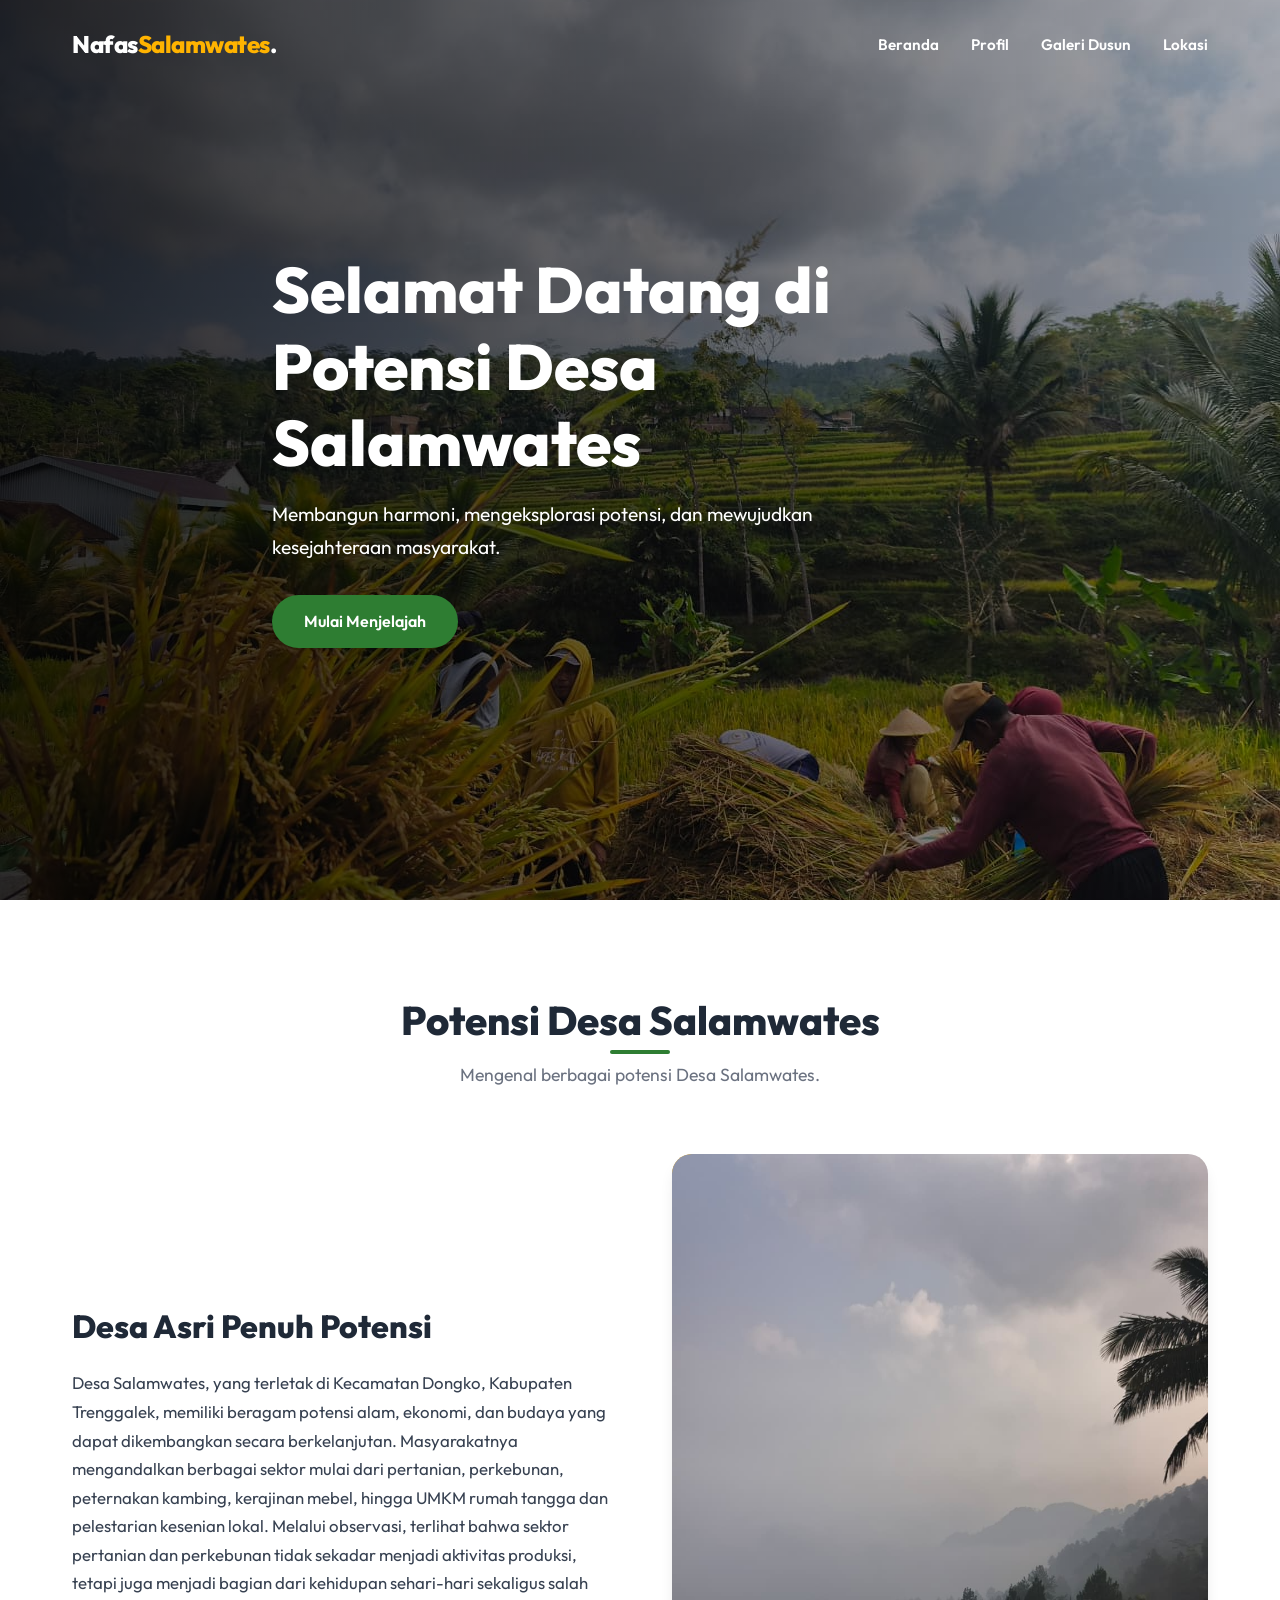
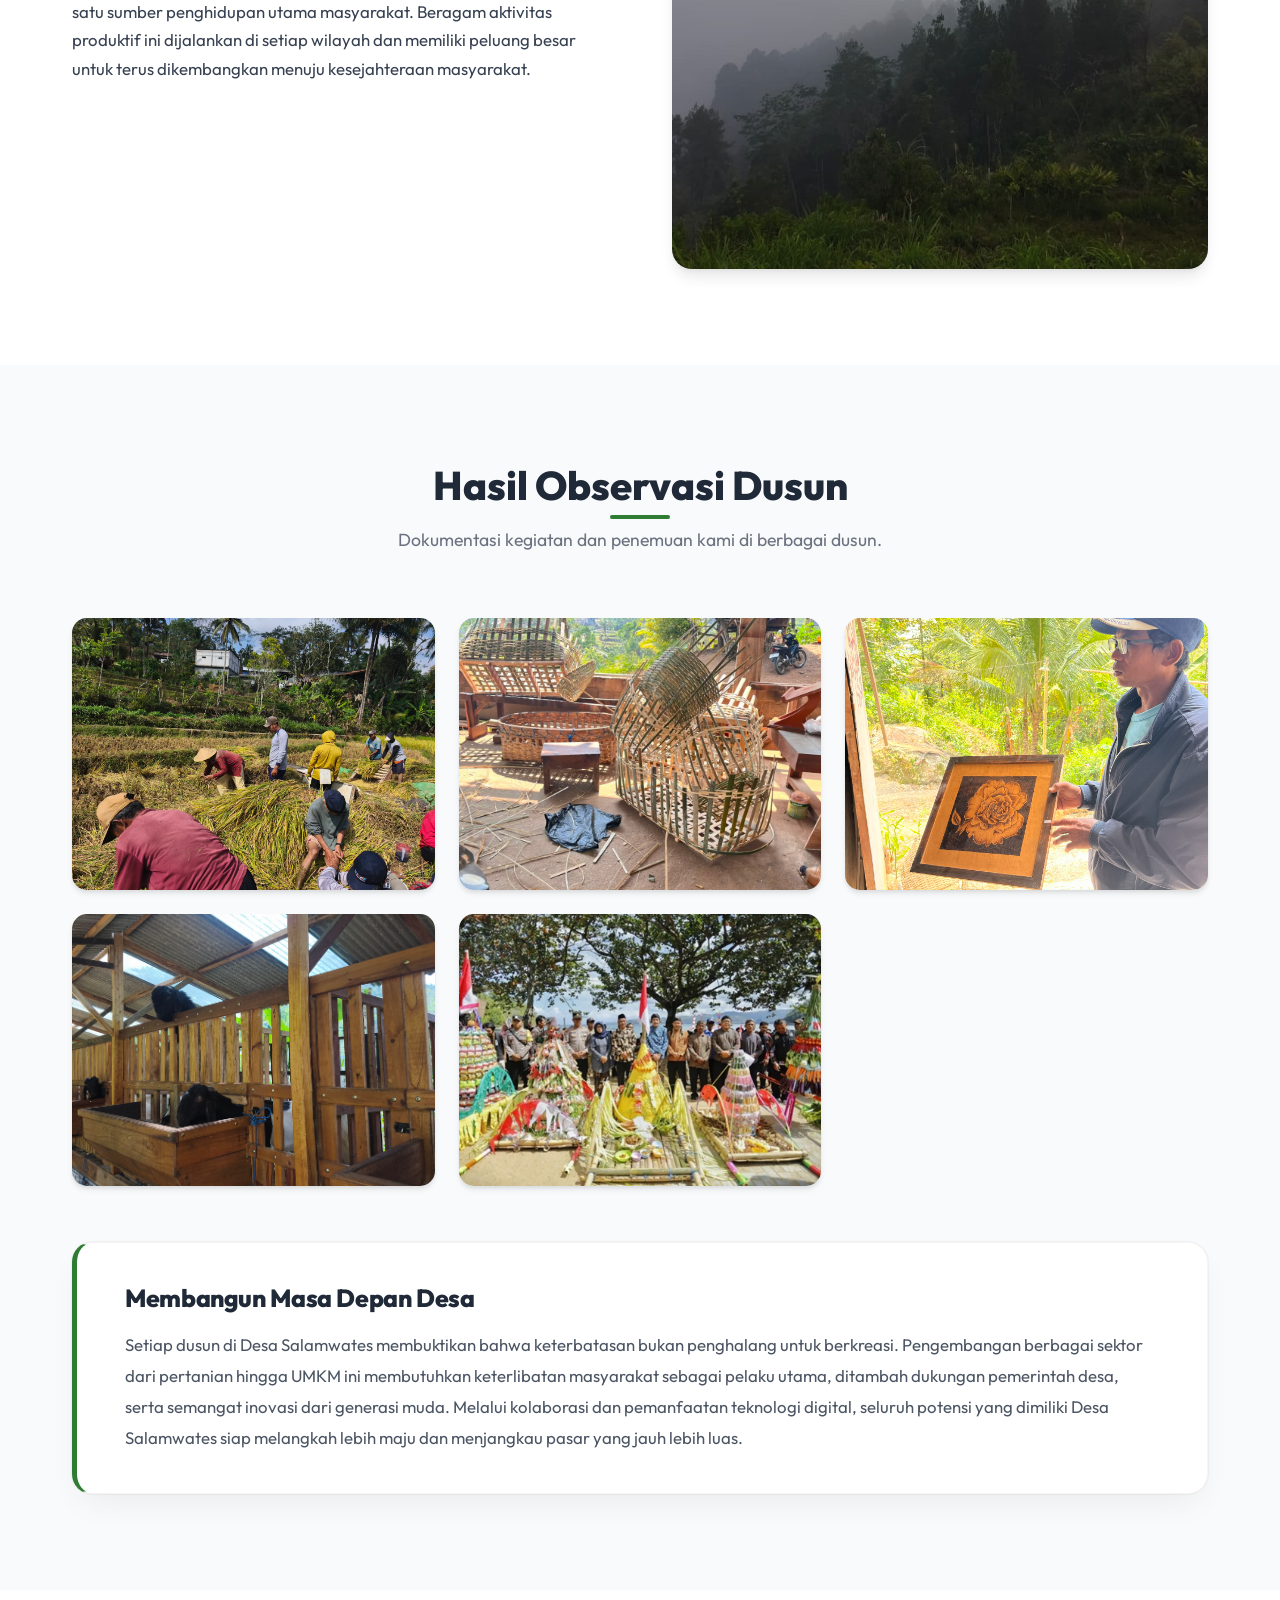
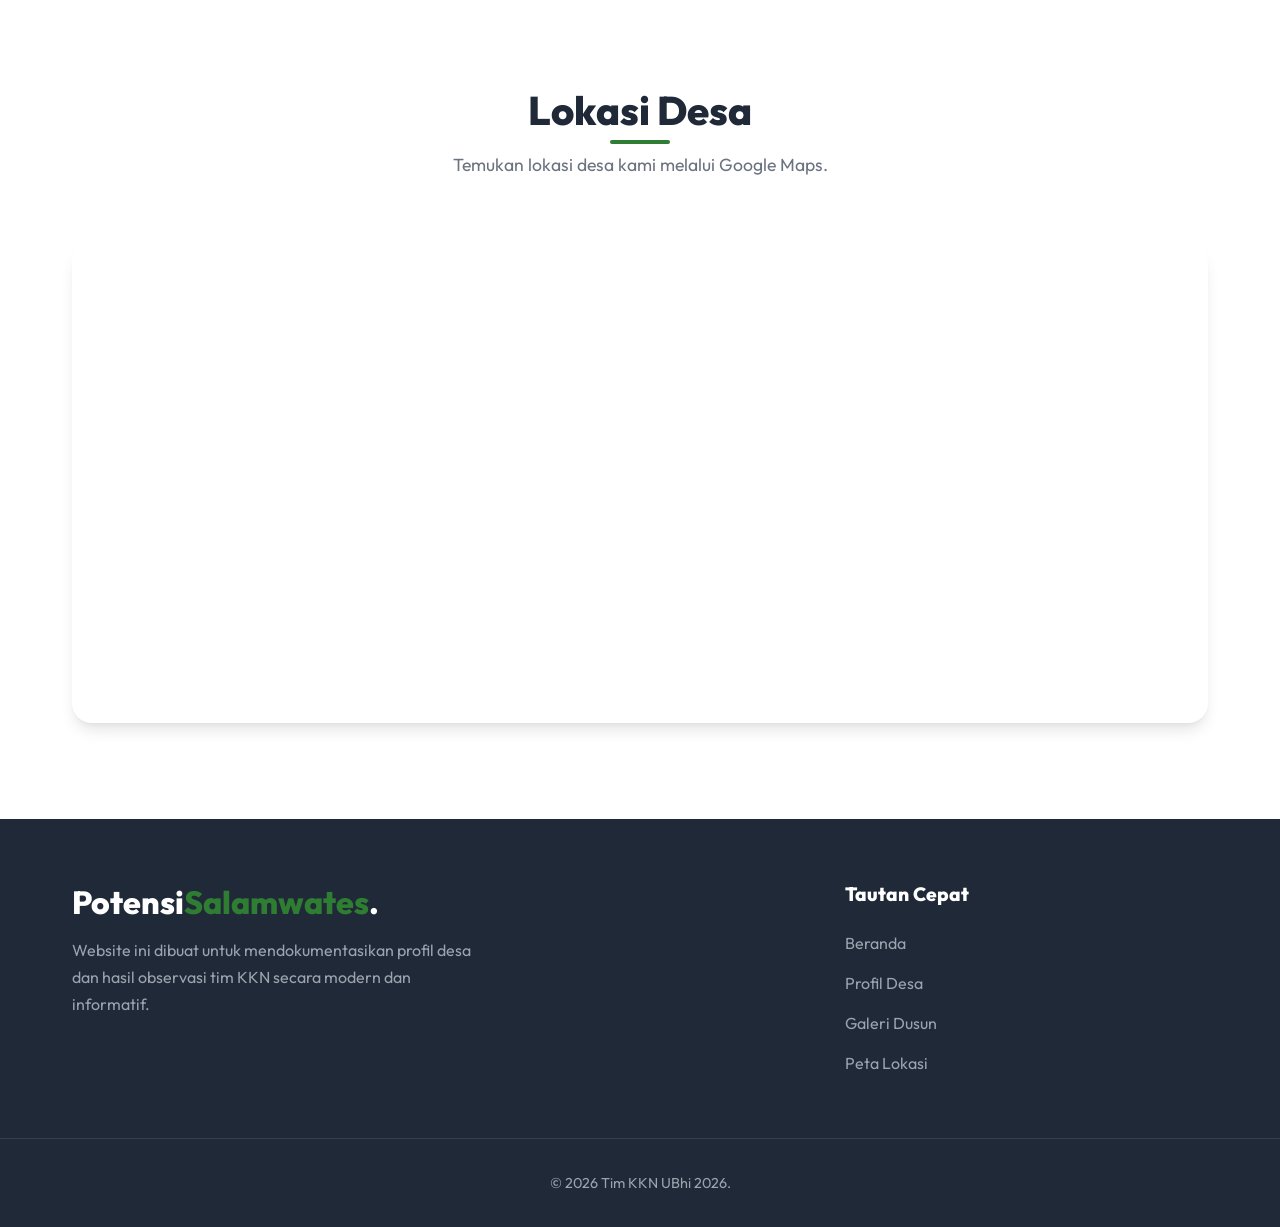
==== index.html @ 95d04899 "Unggah project pertama KasirOnline" ====
<!doctype html>
<html lang="id">
  <head>
    <meta charset="UTF-8" />
    <meta name="viewport" content="width=device-width, initial-scale=1.0" />
    <title>Potensi Desa Salamwates</title>
    <meta
      name="description"
      content="Website profil desa KKN, menampilkan lokasi, observasi dusun, dan galeri kegiatan."
    />
    <!-- Google Fonts: Outfit -->
    <link rel="preconnect" href="https://fonts.googleapis.com" />
    <link rel="preconnect" href="https://fonts.gstatic.com" crossorigin />
    <link
      href="https://fonts.googleapis.com/css2?family=Outfit:wght@300;400;500;600;700;800&display=swap"
      rel="stylesheet"
    />
    <!-- Main CSS -->
    <link rel="stylesheet" href="style.css" />
  </head>
  <body>
    <!-- Navbar -->
     <!-- Harmoni Salamwates: Jejak Karya & Harapan -->
    <nav class="navbar" id="navbar">
      <div class="container nav-container">
        <a href="#" class="logo">Nafas<span>Salamwates</span>.</a>
        <ul class="nav-links">
          <li><a href="#hero">Beranda</a></li>
          <li><a href="#about">Profil</a></li>
          <li><a href="#gallery">Galeri Dusun</a></li>
          <li><a href="#location">Lokasi</a></li>
        </ul>
        <div class="hamburger">
          <span></span>
          <span></span>
          <span></span>
        </div>
      </div>
    </nav>

    <!-- Hero Section -->
    <header class="hero" id="hero">
      <div class="hero-overlay"></div>
      <div class="container hero-content">
        <h1 class="fade-in-up">Selamat Datang di Potensi Desa Salamwates</h1>
        <p class="fade-in-up delay-1">
          Membangun harmoni, mengeksplorasi potensi, dan mewujudkan
          kesejahteraan masyarakat.
        </p>
        <a href="#about" class="btn btn-primary fade-in-up delay-2"
          >Mulai Menjelajah</a
        >
      </div>
    </header>

    <!-- About Section -->
    <section class="about section-padding" id="about">
      <div class="container">
        <div class="section-title">
          <h2>Potensi Desa Salamwates</h2>
          <p>Mengenal berbagai potensi Desa Salamwates.</p>
        </div>
        <div class="about-grid">
          <div class="about-text slide-in-left">
            <h3>Desa Asri Penuh Potensi</h3>
            <p>
              Desa Salamwates, yang terletak di Kecamatan Dongko, Kabupaten
              Trenggalek, memiliki beragam potensi alam, ekonomi, dan budaya
              yang dapat dikembangkan secara berkelanjutan. Masyarakatnya
              mengandalkan berbagai sektor mulai dari pertanian, perkebunan,
              peternakan kambing, kerajinan mebel, hingga UMKM rumah tangga dan
              pelestarian kesenian lokal. Melalui observasi, terlihat bahwa
              sektor pertanian dan perkebunan tidak sekadar menjadi aktivitas
              produksi, tetapi juga menjadi bagian dari kehidupan sehari-hari
              sekaligus salah satu sumber penghidupan utama masyarakat. Beragam
              aktivitas produktif ini dijalankan di setiap wilayah dan memiliki
              peluang besar untuk terus dikembangkan menuju kesejahteraan
              masyarakat.
            </p>
          </div>
          <div class="about-image slide-in-right">
            <!-- Placeholder using unspash source if images are not yet generated -->
            <img
              src="assets/images/salamwates/bhero.jpeg"
              alt="Pemandangan Desa"
              id="about-img"
              onerror="
                this.onerror = null;
                this.src =
                  'https://images.unsplash.com/photo-1596422846543-74c6fc0e1371?q=80&w=1000&auto=format&fit=crop';
              "
            />
          </div>
        </div>
      </div>
    </section>

    <!-- Gallery Section -->
    <section class="gallery section-padding bg-light" id="gallery">
      <div class="container">
        <div class="section-title">
          <h2>Hasil Observasi Dusun</h2>
          <p>Dokumentasi kegiatan dan penemuan kami di berbagai dusun.</p>
        </div>
        <div class="gallery-grid">
          <!-- Gallery items with links -->
          <a href="krajan.html" class="gallery-item page-transition">
            <img
              src="assets/images/krajan/tani.jpeg"
              alt="Observasi Dusun Krajan"
              onerror="
                this.onerror = null;
                this.src =
                  'https://images.unsplash.com/photo-1598113197621-9fb9b2fc79e7?q=80&w=800&auto=format&fit=crop';
              "
            />
            <div class="gallery-overlay">
              <h3>Dusun Krajan</h3>
              <p>Kegiatan pertanian dan gotong royong warga.</p>
            </div>
          </a>
          <a href="sobo.html" class="gallery-item page-transition">
            <img
              src="assets/images/sobo/foto2.jpeg"
              alt="Observasi Dusun Sobo"
              onerror="
                this.onerror = null;
                this.src =
                  'https://images.unsplash.com/photo-1558904541-efa843a96f09?q=80&w=800&auto=format&fit=crop';
              "
            />
            <div class="gallery-overlay">
              <h3>Dusun Sobo</h3>
              <p>Sentra kerajinan bambu dan anyaman lokal.</p>
            </div>
          </a>
          <a href="belang.html" class="gallery-item page-transition">
            <img
              src="assets/images/belang/foto2.png"
              alt="Observasi Dusun Belang"
              onerror="
                this.onerror = null;
                this.src =
                  'https://images.unsplash.com/photo-1505886361715-dbdd1a26027a?q=80&w=800&auto=format&fit=crop';
              "
            />
            <div class="gallery-overlay">
              <h3>Dusun Belang</h3>
              <p>Inovasi olahan hasil bumi dan kerajinan bambu.</p>
            </div>
          </a>
          <a href="kori.html" class="gallery-item page-transition">
            <img
              src="assets/images/kori/kambinghero.jpg"
              alt="Observasi Dusun Kori"
              onerror="
                this.onerror = null;
                this.src =
                  'https://images.unsplash.com/photo-1582213782179-e0d53f98f2ca?q=80&w=800&auto=format&fit=crop';
              "
            />
            <div class="gallery-overlay">
              <h3>Dusun Kori</h3>
              <p>Peternakan kambing dan pertanian porang.</p>
            </div>
          </a>
          <a href="jajar.html" class="gallery-item page-transition">
            <img
              src="assets/images/jajar/jajarhero.png"
              alt="Observasi Dusun Jajar"
              onerror="
                this.onerror = null;
                this.src =
                  'https://images.unsplash.com/photo-1582213782179-e0d53f98f2ca?q=80&w=800&auto=format&fit=crop';
              "
            />
            <div class="gallery-overlay">
              <h3>Dusun Jajar</h3>
              <p>Aktivitas pertanian dan gotong royong warga.</p>
            </div>
          </a>
        </div>
        <div class="observasi-summary">
          <h3>Membangun Masa Depan Desa</h3>
          <p>
            Setiap dusun di Desa Salamwates membuktikan bahwa keterbatasan bukan
            penghalang untuk berkreasi. Pengembangan berbagai sektor dari
            pertanian hingga UMKM ini membutuhkan keterlibatan masyarakat
            sebagai pelaku utama, ditambah dukungan pemerintah desa, serta
            semangat inovasi dari generasi muda. Melalui kolaborasi dan
            pemanfaatan teknologi digital, seluruh potensi yang dimiliki Desa
            Salamwates siap melangkah lebih maju dan menjangkau pasar yang jauh
            lebih luas.
          </p>
        </div>
      </div>
    </section>

    <!-- Location Section (Google Maps) -->
    <section class="location section-padding" id="location">
      <div class="container">
        <div class="section-title">
          <h2>Lokasi Desa</h2>
          <p>Temukan lokasi desa kami melalui Google Maps.</p>
        </div>
        <div class="map-container">
          <!-- Embed iframe map -->
          <iframe
            src="https://maps.google.com/maps?q=Balai+Desa+Salamwates,+Kec.+Dongko,+Kabupaten+Trenggalek,+Jawa+Timur&t=&z=16&ie=UTF8&iwloc=&output=embed"
            width="100%"
            height="450"
            style="border: 0"
            allowfullscreen=""
            loading="lazy"
            referrerpolicy="no-referrer-when-downgrade"
          ></iframe>
        </div>
      </div>
    </section>

    <!-- Footer -->
    <footer>
      <div class="container footer-content">
        <div class="footer-info">
          <h3>Potensi<span>Salamwates</span>.</h3>
          <p>
            Website ini dibuat untuk mendokumentasikan profil desa dan hasil
            observasi tim KKN secara modern dan informatif.
          </p>
        </div>
        <div class="footer-links">
          <h4>Tautan Cepat</h4>
          <ul>
            <li><a href="#hero">Beranda</a></li>
            <li><a href="#about">Profil Desa</a></li>
            <li><a href="#gallery">Galeri Dusun</a></li>
            <li><a href="#location">Peta Lokasi</a></li>
          </ul>
        </div>
      </div>
      <div class="footer-bottom">
        <p>&copy; 2026 Tim KKN UBhi 2026.</p>
      </div>
    </footer>

    <!-- Main JavaScript -->
    <script src="script.js"></script>
  </body>
</html>
---- style.css ----
@import url('https://fonts.googleapis.com/css2?family=Outfit:wght@300;400;500;600;700;800&display=swap');

/* Custom Properties / Tokens */
:root {
    --primary: #2e7d32;
    --primary-light: #4caf50;
    --primary-dark: #1b5e20;
    --secondary: #ffb300;
    --dark: #1f2937;
    --light: #f9fafb;
    --text-main: #374151;
    --text-muted: #6b7280;
    --bg-color: #ffffff;
    --transition: all 0.3s cubic-bezier(0.4, 0, 0.2, 1);
    --shadow-sm: 0 1px 2px 0 rgba(0, 0, 0, 0.05);
    --shadow-md: 0 4px 6px -1px rgba(0, 0, 0, 0.1), 0 2px 4px -1px rgba(0, 0, 0, 0.06);
    --shadow-lg: 0 10px 15px -3px rgba(0, 0, 0, 0.1), 0 4px 6px -2px rgba(0, 0, 0, 0.05);
}

/* Reset & Base Styles */
* {
    margin: 0;
    padding: 0;
    box-sizing: border-box;
}

html {
    scroll-behavior: smooth;
    overflow-x: hidden; /* kunci horizontal scroll di level HTML */
    max-width: 100%;
}

body {
    font-family: 'Outfit', -apple-system, BlinkMacSystemFont, 'Segoe UI', Roboto, sans-serif;
    color: var(--text-main);
    background-color: var(--bg-color);
    line-height: 1.7;
    overflow-x: hidden;
    max-width: 100%;
    -webkit-font-smoothing: antialiased;
    -moz-osx-font-smoothing: grayscale;
    text-rendering: optimizeLegibility;
    animation: fadeInPage 0.6s ease-out forwards;
}

@keyframes fadeInPage {
    from { opacity: 0; transform: translateY(10px); }
    to { opacity: 1; transform: translateY(0); }
}

body.fade-out {
    opacity: 0;
    transform: translateY(-10px);
    transition: all 0.4s ease-in-out;
}

h1, h2, h3, h4 {
    color: var(--dark);
    font-weight: 800;
    line-height: 1.2;
}

a {
    text-decoration: none;
    color: inherit;
    transition: var(--transition);
}

ul {
    list-style: none;
}

img {
    max-width: 100%;
    display: block;
}

.container {
    width: 100%;
    max-width: 1200px;
    margin: 0 auto;
    padding: 0 2rem;
}

.section-padding {
    padding: 6rem 0;
}

.bg-light {
    background-color: var(--light);
}

/* Buttons */
.btn {
    display: inline-block;
    padding: 0.8rem 2rem;
    border-radius: 50px;
    font-weight: 600;
    cursor: pointer;
    border: none;
    transition: var(--transition);
}

.btn-primary {
    background-color: var(--primary);
    color: white;
    box-shadow: var(--shadow-md);
}

.btn-primary:hover {
    background-color: var(--primary-light);
    transform: translateY(-2px);
    box-shadow: var(--shadow-lg);
}

/* Navbar */
.navbar {
    position: fixed;
    top: 0;
    left: 0;
    width: 100%;
    background: transparent;
    padding: 1.5rem 0;
    z-index: 1000;
    transition: var(--transition);
}

.navbar.scrolled {
    background: rgba(255, 255, 255, 0.95);
    backdrop-filter: blur(10px);
    padding: 1rem 0;
    box-shadow: var(--shadow-sm);
}

.nav-container {
    display: flex;
    justify-content: space-between;
    align-items: center;
}

.logo {
    font-size: 1.5rem;
    font-weight: 800;
    color: white;
    letter-spacing: -0.5px;
}

.navbar.scrolled .logo {
    color: var(--dark);
}

.logo span {
    color: var(--secondary);
}

.nav-links {
    display: flex;
    gap: 2rem;
}

.nav-links a {
    color: white;
    font-weight: 600;
    font-size: 0.95rem;
}

.navbar.scrolled .nav-links a {
    color: var(--text-main);
}

.nav-links a:hover {
    color: var(--secondary);
}

.hamburger {
    display: none;
    flex-direction: column;
    gap: 5px;
    cursor: pointer;
}

.hamburger span {
    width: 25px;
    height: 3px;
    background-color: white;
    border-radius: 3px;
    transition: var(--transition);
}

.navbar.scrolled .hamburger span {
    background-color: var(--dark);
}

/* Hero Section */
.hero {
    height: 100vh;
    min-height: 600px;
    display: flex;
    align-items: center;
    position: relative;
    background-image: url('assets/images/salamwates/salamwateshero.jpeg');
    background-color: var(--primary-dark);
    background-size: cover;
    background-position: center;
    /* background-attachment: fixed dihapus — menyebabkan overflow di HP */
}


.hero-overlay {
    position: absolute;
    top: 0;
    left: 0;
    width: 100%;
    height: 100%;
    background: linear-gradient(to right, rgba(0,0,0,0.8), rgba(0,0,0,0.3));
}

.hero-content {
    position: relative;
    z-index: 1;
    max-width: 800px;
    color: white;
}

.hero h1 {
    font-size: clamp(3rem, 5vw, 5rem);
    color: white;
    margin-bottom: 1rem;
}

.hero p {
    font-size: 1.2rem;
    margin-bottom: 2rem;
    opacity: 0.9;
    max-width: 600px;
}

/* Section Headers */
.section-title {
    text-align: center;
    margin-bottom: 4rem;
}

.section-title h2 {
    font-size: 2.5rem;
    margin-bottom: 1rem;
    position: relative;
    display: inline-block;
}

.section-title h2::after {
    content: '';
    position: absolute;
    bottom: -10px;
    left: 50%;
    transform: translateX(-50%);
    width: 60px;
    height: 4px;
    background-color: var(--primary);
    border-radius: 2px;
}

.section-title p {
    color: var(--text-muted);
    font-size: 1.1rem;
}

/* About Section */
.about-grid {
    display: grid;
    grid-template-columns: 1fr 1fr;
    gap: 4rem;
    align-items: center;
}

.about-text h3 {
    font-size: 2rem;
    margin-bottom: 1.5rem;
}

.about-text p {
    margin-bottom: 2rem;
    font-size: 1.05rem;
}

.stats {
    display: flex;
    gap: 2rem;
}

.stat-item h4 {
    font-size: 2.5rem;
    color: var(--primary);
}

.stat-item p {
    font-size: 0.9rem;
    font-weight: 600;
    color: var(--text-muted);
    text-transform: uppercase;
    letter-spacing: 1px;
}

.about-image {
    border-radius: 20px;
    overflow: hidden;
    box-shadow: var(--shadow-lg);
    position: relative;
}

.about-image::before {
    content: '';
    position: absolute;
    top: -50px;
    left: -50px;
    width: 100px;
    height: 100px;
    background-color: var(--secondary);
    border-radius: 50%;
    z-index: -1;
}

.about-image img {
    width: 100%;
    height: 100%;
    object-fit: cover;
    transition: var(--transition);
}

.about-image:hover img {
    transform: scale(1.05);
}

/* Gallery Section */
.gallery-grid {
    display: grid;
    grid-template-columns: repeat(auto-fill, minmax(280px, 1fr));
    gap: 1.5rem;
}

.gallery-item {
    position: relative;
    border-radius: 15px;
    overflow: hidden;
    aspect-ratio: 4/3;
    box-shadow: var(--shadow-md);
    cursor: pointer;
}

.gallery-item img {
    width: 100%;
    height: 100%;
    object-fit: cover;
    transition: transform 0.5s ease;
}

.gallery-overlay {
    position: absolute;
    bottom: 0;
    left: 0;
    width: 100%;
    padding: 2rem 1.5rem 1.5rem;
    background: linear-gradient(to top, rgba(0,0,0,0.9), transparent);
    color: white;
    transform: translateY(20px);
    opacity: 0;
    transition: var(--transition);
}

.gallery-item:hover img {
    transform: scale(1.1);
}

.gallery-item:hover .gallery-overlay {
    transform: translateY(0);
    opacity: 1;
}

.gallery-overlay h3 {
    color: white;
    font-size: 1.25rem;
    margin-bottom: 0.25rem;
}

.gallery-overlay p {
    font-size: 0.9rem;
    opacity: 0.8;
}

/* Observasi Summary Box */
.observasi-summary {
    margin-top: 3.5rem;
    background: #ffffff;
    padding: 2.5rem 3rem;
    border-radius: 20px;
    box-shadow: 0 15px 35px -10px rgba(0, 0, 0, 0.07), 0 0 1px 1px rgba(0, 0, 0, 0.04);
    border-left: 5px solid var(--primary);
    border-top: 1px solid rgba(0, 0, 0, 0.04);
    border-right: 1px solid rgba(0, 0, 0, 0.04);
    border-bottom: 1px solid rgba(0, 0, 0, 0.04);
    text-align: left;
}

.observasi-summary h3 {
    font-size: 1.55rem;
    font-weight: 800;
    color: var(--dark);
    margin-bottom: 1rem;
    letter-spacing: -0.015em;
    display: flex;
    align-items: center;
    gap: 0.6rem;
}

.observasi-summary p {
    font-size: 1.05rem;
    color: #4b5563;
    line-height: 1.85;
    margin: 0;
}

/* Location Section */
.map-container {
    border-radius: 20px;
    overflow: hidden;
    box-shadow: var(--shadow-lg);
    background-color: white;
    padding: 10px;
}

.map-container iframe {
    border-radius: 15px;
}

/* Footer */
footer {
    background-color: var(--dark);
    color: white;
    padding: 4rem 0 2rem;
}

.footer-content {
    display: grid;
    grid-template-columns: 2fr 1fr;
    gap: 3rem;
    margin-bottom: 3rem;
}

.footer-info h3 {
    color: white;
    font-size: 2rem;
    margin-bottom: 1rem;
}

.footer-info h3 span {
    color: var(--primary);
}

.footer-info p {
    color: #9ca3af;
    max-width: 400px;
}

.footer-links h4 {
    color: white;
    font-size: 1.2rem;
    margin-bottom: 1.5rem;
}

.footer-links ul li {
    margin-bottom: 0.8rem;
}

.footer-links ul li a {
    color: #9ca3af;
}

.footer-links ul li a:hover {
    color: white;
    padding-left: 5px;
}

.footer-bottom {
    text-align: center;
    padding-top: 2rem;
    border-top: 1px solid rgba(255,255,255,0.1);
    color: #9ca3af;
    font-size: 0.9rem;
}

/* Animations */
.fade-in-up {
    opacity: 0;
    transform: translateY(30px);
    animation: fadeInUp 0.8s forwards;
}

.delay-1 { animation-delay: 0.2s; }
.delay-2 { animation-delay: 0.4s; }

@keyframes fadeInUp {
    to {
        opacity: 1;
        transform: translateY(0);
    }
}

/* --- Dusun Detail Page Styles --- */

.btn-back {
    display: inline-flex;
    align-items: center;
    gap: 0.5rem;
    color: var(--dark);
    font-weight: 600;
    font-size: 0.95rem;
    letter-spacing: 0.01em;
    padding: 0.45rem 0.9rem;
    border-radius: 8px;
    transition: var(--transition);
}

.btn-back:hover {
    color: var(--primary);
    background: rgba(46, 125, 50, 0.08);
    transform: translateX(-4px);
}

.dusun-hero {
    height: 55vh;
    min-height: 380px;
    display: flex;
    align-items: center;
    position: relative;
    background-color: var(--primary-dark);
    background-size: cover;
    background-position: center;
    margin-top: 0;
}

/* Fallback image for dusun hero */
.dusun-hero {
    background-image: url('https://images.unsplash.com/photo-1542601906990-b4d3fb778b09?q=80&w=2000&auto=format&fit=crop');
}

.dusun-hero-overlay {
    position: absolute;
    top: 0;
    left: 0;
    width: 100%;
    height: 100%;
    background: linear-gradient(180deg, rgba(0,0,0,0.5) 0%, rgba(0,0,0,0.75) 100%), linear-gradient(to right, rgba(0,0,0,0.6), rgba(0,0,0,0.2));
}

.dusun-hero-content {
    position: relative;
    z-index: 1;
    color: white;
}

.dusun-hero h1 {
    font-size: clamp(2.2rem, 5vw, 3.4rem);
    font-weight: 800;
    color: #ffffff;
    margin-bottom: 0.75rem;
    letter-spacing: -0.025em;
    line-height: 1.2;
    text-shadow: 0 2px 14px rgba(0, 0, 0, 0.45);
}

.dusun-hero p {
    font-size: clamp(1.05rem, 2.5vw, 1.25rem);
    font-weight: 400;
    color: rgba(255, 255, 255, 0.95);
    line-height: 1.6;
    max-width: 700px;
    letter-spacing: 0.01em;
    text-shadow: 0 1px 8px rgba(0, 0, 0, 0.35);
}

.dusun-detail .detail-content {
    max-width: 860px;
    margin: 0 auto;
    background: #ffffff;
    padding: 3.5rem;
    border-radius: 24px;
    box-shadow: 0 20px 45px -15px rgba(0, 0, 0, 0.08), 0 0 1px 1px rgba(0, 0, 0, 0.04);
    border: 1px solid rgba(0, 0, 0, 0.04);
    margin-top: -85px;
    position: relative;
    z-index: 2;
}

.dusun-detail h2 {
    font-size: 1.85rem;
    font-weight: 800;
    color: var(--dark);
    letter-spacing: -0.02em;
    line-height: 1.35;
    margin-top: 2.75rem;
    margin-bottom: 1.25rem;
    display: flex;
    align-items: center;
    gap: 0.75rem;
}

.dusun-detail h2::before {
    content: '';
    display: inline-block;
    width: 5px;
    height: 1.25em;
    background: linear-gradient(180deg, var(--primary-light), var(--primary));
    border-radius: 4px;
    flex-shrink: 0;
}

.dusun-detail h2:first-of-type {
    margin-top: 0;
}

.dusun-detail .lead {
    font-size: 1.15rem;
    font-weight: 500;
    color: #1f2937;
    line-height: 1.8;
    margin-bottom: 1.5rem;
    border-left: 3px solid rgba(46, 125, 50, 0.35);
    padding-left: 1.2rem;
    font-style: normal;
}

.dusun-detail p {
    font-size: 1.05rem;
    font-weight: 400;
    color: #4b5563;
    line-height: 1.85;
    margin-bottom: 1.35rem;
    letter-spacing: 0.005em;
}

.dusun-detail h3 {
    font-size: 1.28rem;
    font-weight: 700;
    color: var(--primary-dark);
    letter-spacing: -0.01em;
    line-height: 1.4;
    margin-top: 2rem;
    margin-bottom: 0.75rem;
}

.dusun-features {
    list-style: none;
    margin: 1.5rem 0 2rem;
    display: flex;
    flex-direction: column;
    gap: 0.85rem;
}

.dusun-features li {
    padding: 1.1rem 1.35rem;
    background: #f8fafc;
    border-radius: 12px;
    border-left: 4px solid var(--primary);
    font-size: 1.02rem;
    line-height: 1.75;
    color: #374151;
    box-shadow: 0 1px 3px rgba(0, 0, 0, 0.03);
    transition: var(--transition);
}

.dusun-features li:hover {
    background: #f1f5f9;
    transform: translateX(3px);
}

.dusun-features li strong {
    color: var(--primary-dark);
    font-weight: 700;
    font-size: 1.05rem;
}

.dusun-detail hr {
    margin: 2.75rem 0;
    border: none;
    height: 1px;
    background: linear-gradient(to right, transparent, rgba(46, 125, 50, 0.2), transparent);
}

/* Page Transition link inside index.html */
a.gallery-item {
    text-decoration: none;
    color: inherit;
    display: block;
}

a.gallery-item img {
    pointer-events: none;
}

/* --- Article Section Styles --- */
.artikel-section {
    background-color: #fff;
}

.artikel-grid {
    display: grid;
    grid-template-columns: repeat(auto-fill, minmax(320px, 1fr));
    gap: 2rem;
}

.artikel-card {
    background: white;
    border-radius: 16px;
    overflow: hidden;
    box-shadow: var(--shadow-md);
    transition: var(--transition);
    display: flex;
    flex-direction: column;
    border: 1px solid rgba(0,0,0,0.06);
}

.artikel-card:hover {
    transform: translateY(-6px);
    box-shadow: var(--shadow-lg);
}

.artikel-card-img {
    width: 100%;
    height: 200px;
    object-fit: cover;
}

.artikel-card-body {
    padding: 1.5rem;
    flex: 1;
    display: flex;
    flex-direction: column;
}

.artikel-tag {
    display: inline-block;
    background-color: rgba(46, 125, 50, 0.1);
    color: var(--primary);
    font-size: 0.75rem;
    font-weight: 700;
    text-transform: uppercase;
    letter-spacing: 1px;
    padding: 0.3rem 0.8rem;
    border-radius: 50px;
    margin-bottom: 0.75rem;
}

.artikel-card-body h3 {
    font-size: 1.15rem;
    margin-bottom: 0.75rem;
    color: var(--dark);
    line-height: 1.4;
}

.artikel-card-body p {
    font-size: 0.95rem;
    color: var(--text-muted);
    line-height: 1.7;
    flex: 1;
}

.artikel-meta {
    display: flex;
    align-items: center;
    gap: 0.75rem;
    margin-top: 1.25rem;
    padding-top: 1rem;
    border-top: 1px solid #f0f0f0;
    font-size: 0.82rem;
    color: var(--text-muted);
}

.artikel-meta span {
    display: flex;
    align-items: center;
    gap: 0.3rem;
}

/* Modal / Lightbox Artikel */
.artikel-modal-backdrop {
    display: none;
    position: fixed;
    inset: 0;
    background: rgba(0, 0, 0, 0.6);
    z-index: 2000;
    align-items: center;
    justify-content: center;
    padding: 1rem;
    backdrop-filter: blur(4px);
}

.artikel-modal-backdrop.open {
    display: flex;
}

.artikel-modal {
    background: white;
    border-radius: 20px;
    max-width: 720px;
    width: 100%;
    max-height: 90vh;
    overflow-y: auto;
    box-shadow: 0 25px 50px rgba(0,0,0,0.3);
    animation: slideUpModal 0.35s cubic-bezier(0.4, 0, 0.2, 1);
}

@keyframes slideUpModal {
    from { opacity: 0; transform: translateY(30px); }
    to   { opacity: 1; transform: translateY(0); }
}

.artikel-modal-header {
    position: relative;
}

.artikel-modal-img {
    width: 100%;
    height: 260px;
    object-fit: cover;
    border-radius: 20px 20px 0 0;
}

.artikel-modal-close {
    position: absolute;
    top: 1rem;
    right: 1rem;
    width: 36px;
    height: 36px;
    background: white;
    border: none;
    border-radius: 50%;
    font-size: 1.2rem;
    cursor: pointer;
    display: flex;
    align-items: center;
    justify-content: center;
    box-shadow: var(--shadow-md);
    transition: var(--transition);
    color: var(--dark);
}

.artikel-modal-close:hover {
    background: var(--primary);
    color: white;
}

.artikel-modal-body {
    padding: 2rem;
}

.artikel-modal-body h2 {
    font-size: 1.6rem;
    color: var(--dark);
    margin-bottom: 0.5rem;
}

.artikel-modal-body .artikel-meta {
    margin-bottom: 1.5rem;
}

.artikel-modal-body p {
    font-size: 1.05rem;
    color: var(--text-main);
    line-height: 1.85;
    margin-bottom: 1rem;
}

.artikel-modal-body h3 {
    font-size: 1.2rem;
    margin: 1.5rem 0 0.5rem;
    color: var(--primary);
}

/* Responsive Artikel */
@media (max-width: 768px) {
    .artikel-grid {
        grid-template-columns: 1fr;
    }
    .artikel-modal-img {
        height: 200px;
    }
}

/* Responsive Design */
@media (max-width: 992px) {
    .about-grid {
        grid-template-columns: 1fr;
    }
    .hero h1 {
        font-size: 3rem;
    }
}

@media (max-width: 768px) {
    .hamburger {
        display: flex;
        z-index: 1001;
    }
    
    /* Backdrop overlay saat menu mobile aktif */
    .nav-backdrop {
        display: none;
        position: fixed;
        top: 0;
        left: 0;
        width: 100%;
        height: 100%;
        background: rgba(0, 0, 0, 0.5);
        z-index: 999;
        opacity: 0;
        transition: opacity 0.3s ease;
    }

    .nav-backdrop.active {
        display: block;
        opacity: 1;
    }

    .nav-links {
        position: fixed;
        top: 0;
        right: -100%;
        width: 75%;
        max-width: 320px;
        height: 100vh;
        height: 100dvh; /* dynamic viewport height untuk HP */
        background-color: white;
        flex-direction: column;
        align-items: center;
        justify-content: center;
        transition: right 0.4s cubic-bezier(0.4, 0, 0.2, 1);
        box-shadow: -5px 0 30px rgba(0,0,0,0.2);
        z-index: 1000;
        overflow-y: auto;
        overflow-x: hidden; /* pastikan menu sendiri tidak geser */
    }
    
    .nav-links.active {
        right: 0;
    }

    /* Kunci scroll saat menu terbuka */
    body.menu-open {
        overflow: hidden;
    }

    html.menu-open {
        overflow: hidden;

    }
    
    .nav-links a {
        color: var(--dark);
        font-size: 1.2rem;
    }
    
    .hamburger.active span:nth-child(1) {
        transform: translateY(8px) rotate(45deg);
        background-color: var(--dark);
    }
    .hamburger.active span:nth-child(2) {
        opacity: 0;
    }
    .hamburger.active span:nth-child(3) {
        transform: translateY(-8px) rotate(-45deg);
        background-color: var(--dark);
    }
    
    .footer-content {
        grid-template-columns: 1fr;
    }

    /* Penyesuaian khusus HP untuk Galeri */
    .gallery-overlay {
        opacity: 1;
        transform: translateY(0);
        background: linear-gradient(to top, rgba(0,0,0,0.95), rgba(0,0,0,0.2));
        padding-bottom: 1rem;
    }
    
    .gallery-overlay p {
        font-size: 0.85rem;
    }

    /* Penyesuaian khusus HP untuk Halaman Dusun */
    .dusun-hero {
        height: 45vh;
        min-height: 320px;
    }

    .dusun-hero h1 {
        font-size: 1.85rem;
    }

    .dusun-hero p {
        font-size: 0.98rem;
    }

    .dusun-detail .detail-content {
        padding: 2.25rem 1.4rem;
        margin-top: -55px;
        border-radius: 18px;
    }

    .dusun-detail h2 {
        font-size: 1.45rem;
        margin-top: 2rem;
        margin-bottom: 0.9rem;
        gap: 0.5rem;
    }

    .dusun-detail h2::before {
        width: 4px;
    }

    .dusun-detail h3 {
        font-size: 1.18rem;
        margin-top: 1.6rem;
        margin-bottom: 0.5rem;
    }

    .dusun-detail .lead {
        font-size: 1.05rem;
        padding-left: 0.9rem;
        line-height: 1.75;
        margin-bottom: 1.25rem;
    }

    .dusun-detail p {
        font-size: 0.98rem;
        line-height: 1.8;
        margin-bottom: 1.15rem;
    }

    .dusun-features li {
        padding: 0.95rem 1.1rem;
        font-size: 0.95rem;
        line-height: 1.65;
    }

    .dusun-features li strong {
        font-size: 0.98rem;
    }

    /* Penyesuaian khusus HP untuk Observasi Summary */
    .observasi-summary {
        margin-top: 2.25rem;
        padding: 1.75rem 1.35rem;
        border-radius: 16px;
    }
    
    .observasi-summary h3 {
        font-size: 1.25rem;
    }
    
    .observasi-summary p {
        font-size: 0.98rem;
        line-height: 1.75;
    }
}
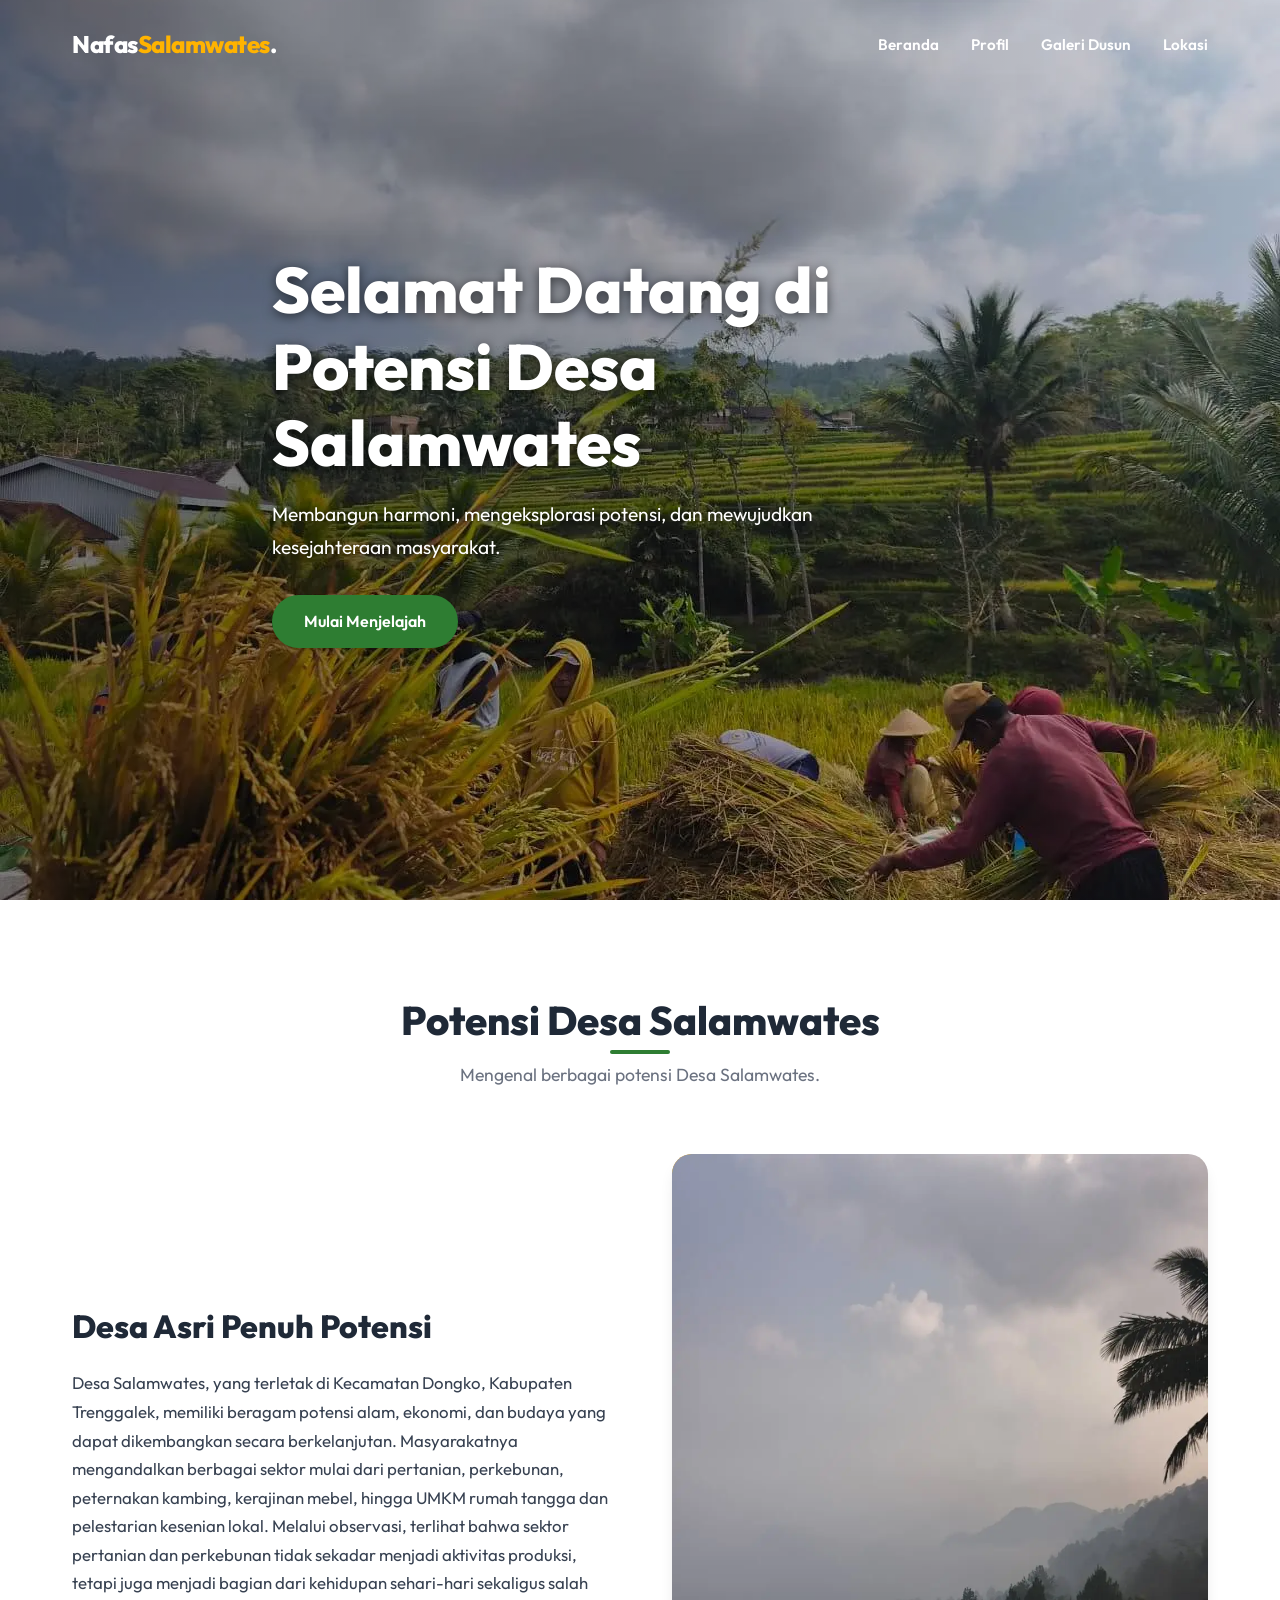
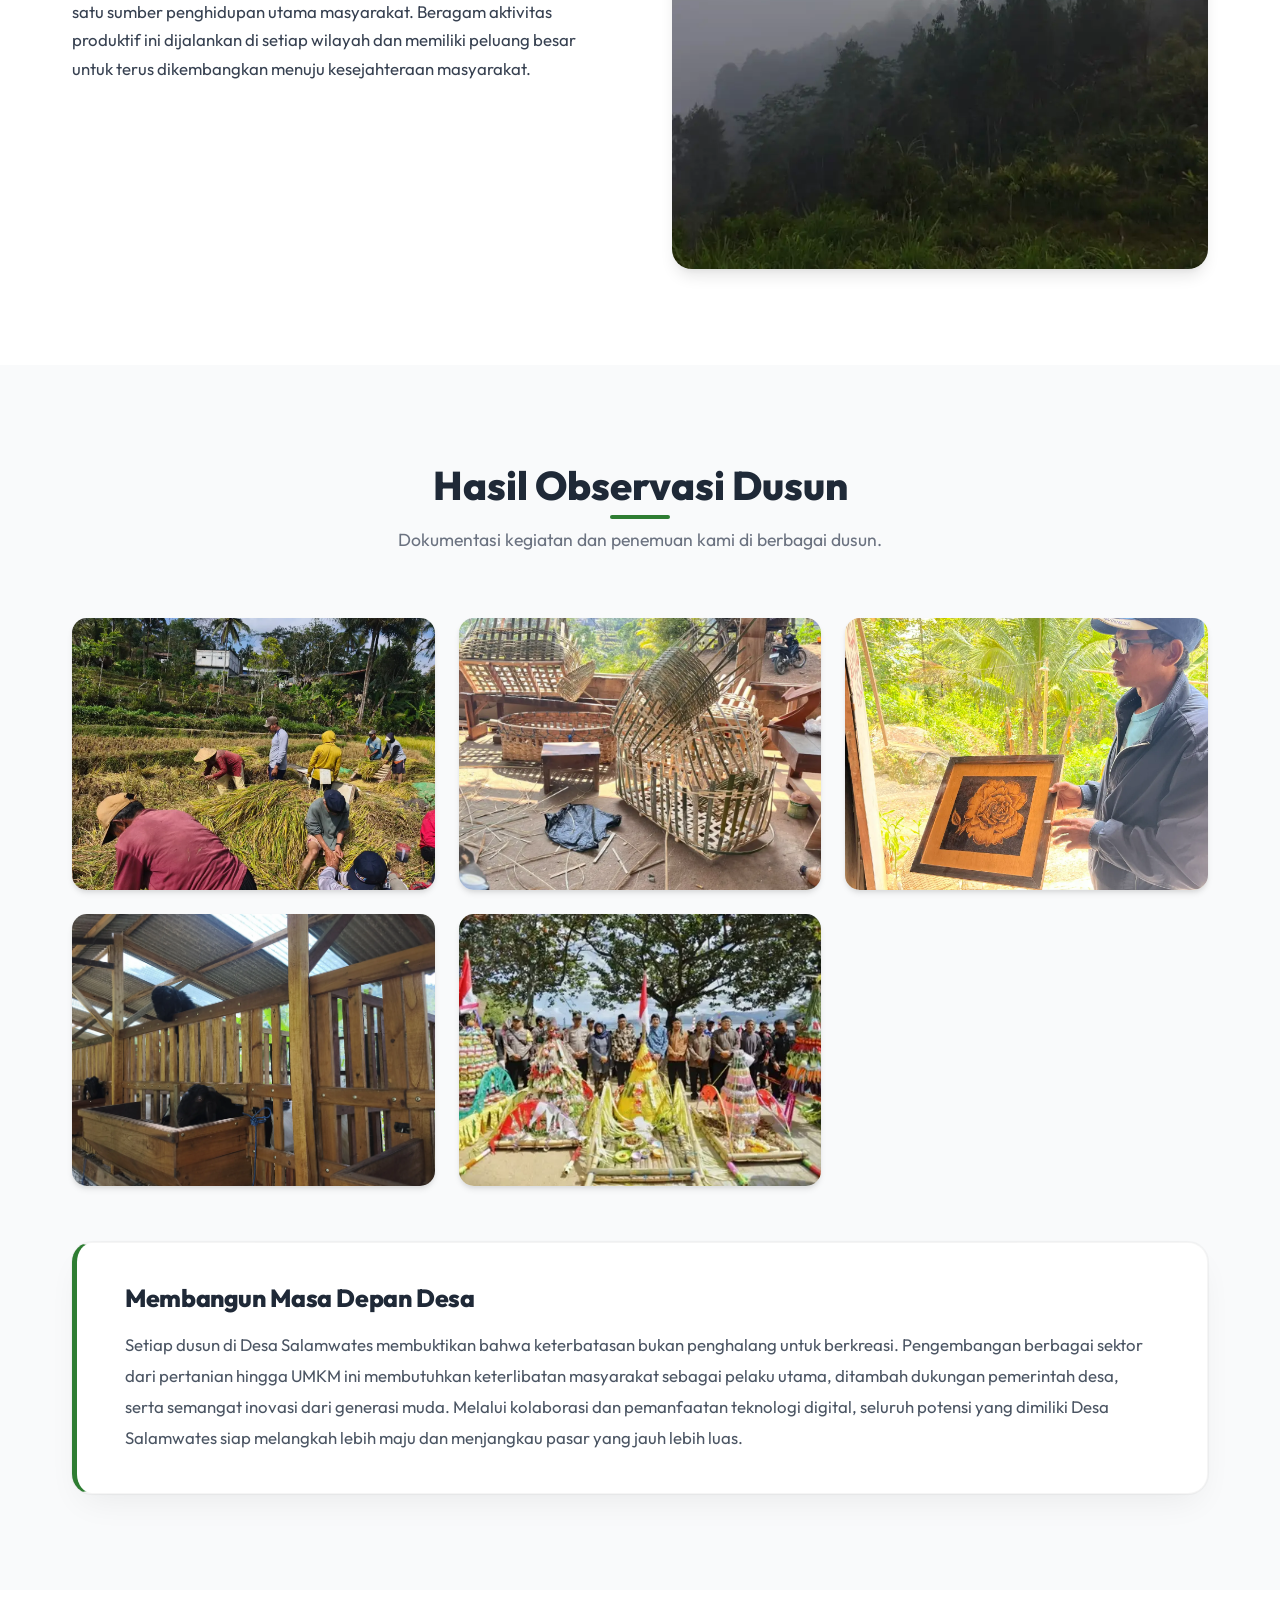
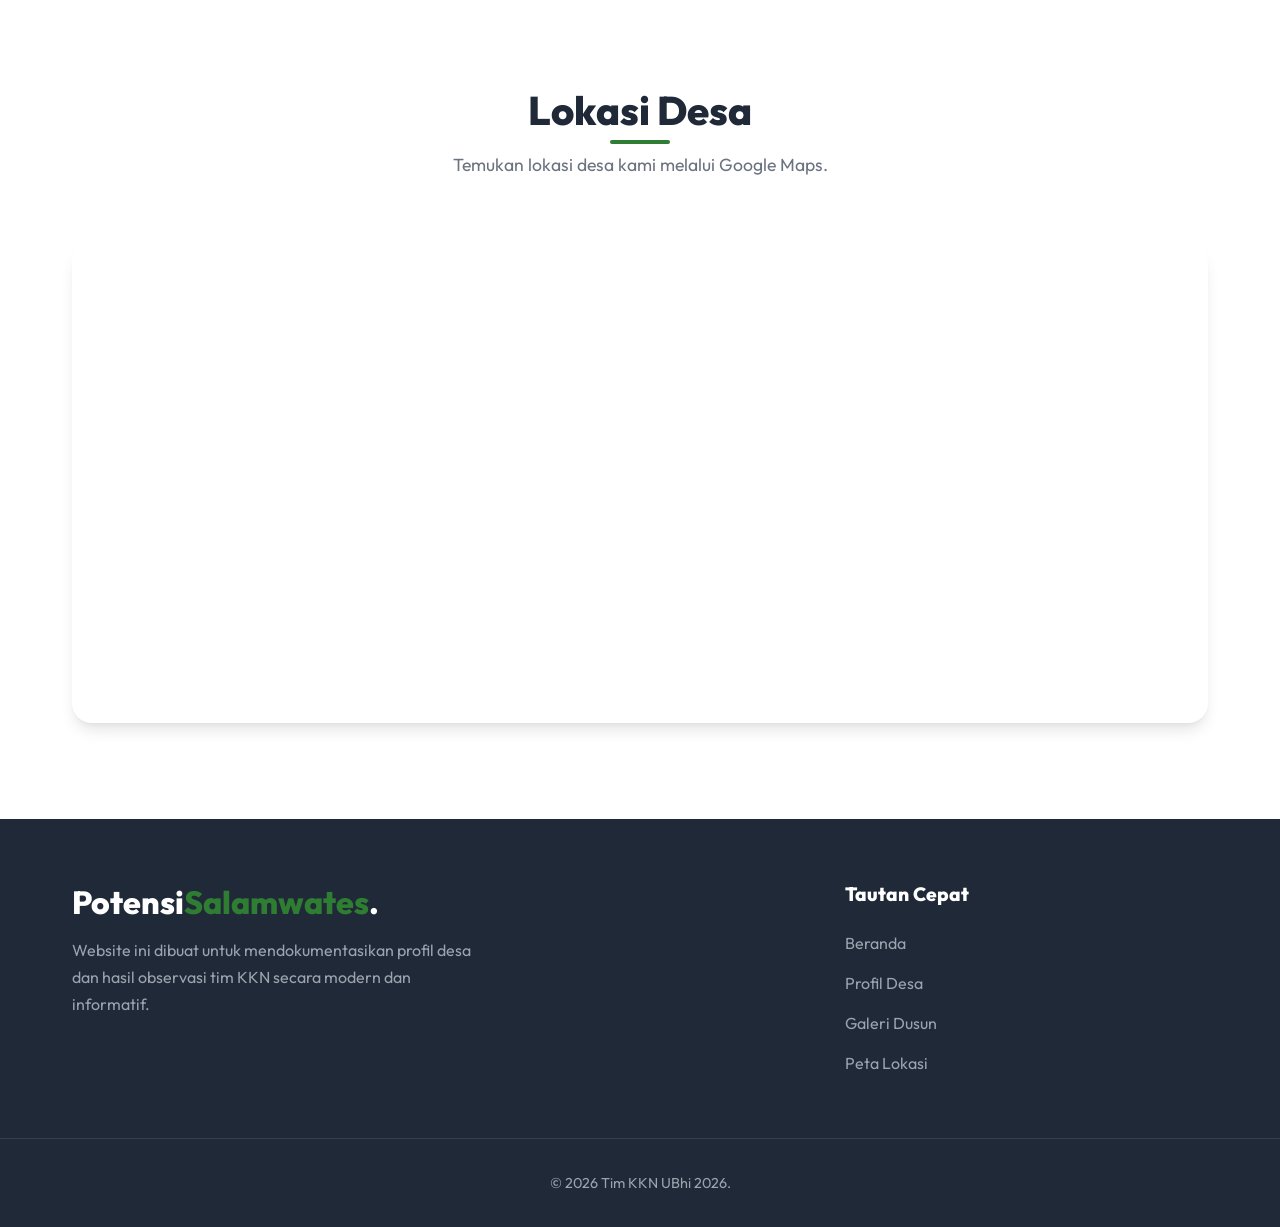
==== commit dd1291ed: "feat: optimize images to webp format and adjust hero overlay brightness" ====
--- a/index.html
+++ b/index.html
@@ -81,7 +81,7 @@
           <div class="about-image slide-in-right">
             <!-- Placeholder using unspash source if images are not yet generated -->
             <img
-              src="assets/images/salamwates/bhero.jpeg"
+              src="assets/images/salamwates/bhero.webp"
               alt="Pemandangan Desa"
               id="about-img"
               onerror="
@@ -106,7 +106,7 @@
           <!-- Gallery items with links -->
           <a href="krajan.html" class="gallery-item page-transition">
             <img
-              src="assets/images/krajan/tani.jpeg"
+              src="assets/images/krajan/tani.webp"
               alt="Observasi Dusun Krajan"
               onerror="
                 this.onerror = null;
@@ -121,7 +121,7 @@
           </a>
           <a href="sobo.html" class="gallery-item page-transition">
             <img
-              src="assets/images/sobo/foto2.jpeg"
+              src="assets/images/sobo/foto2.webp"
               alt="Observasi Dusun Sobo"
               onerror="
                 this.onerror = null;
@@ -136,7 +136,7 @@
           </a>
           <a href="belang.html" class="gallery-item page-transition">
             <img
-              src="assets/images/belang/foto2.png"
+              src="assets/images/belang/foto2.webp"
               alt="Observasi Dusun Belang"
               onerror="
                 this.onerror = null;
@@ -151,7 +151,7 @@
           </a>
           <a href="kori.html" class="gallery-item page-transition">
             <img
-              src="assets/images/kori/kambinghero.jpg"
+              src="assets/images/kori/kambinghero.webp"
               alt="Observasi Dusun Kori"
               onerror="
                 this.onerror = null;
@@ -166,7 +166,7 @@
           </a>
           <a href="jajar.html" class="gallery-item page-transition">
             <img
-              src="assets/images/jajar/jajarhero.png"
+              src="assets/images/jajar/jajarhero.webp"
               alt="Observasi Dusun Jajar"
               onerror="
                 this.onerror = null;
--- a/style.css
+++ b/style.css
@@ -198,7 +198,7 @@
     display: flex;
     align-items: center;
     position: relative;
-    background-image: url('assets/images/salamwates/salamwateshero.jpeg');
+    background-image: url('assets/images/salamwates/salamwateshero.webp');
     background-color: var(--primary-dark);
     background-size: cover;
     background-position: center;
@@ -212,7 +212,7 @@
     left: 0;
     width: 100%;
     height: 100%;
-    background: linear-gradient(to right, rgba(0,0,0,0.8), rgba(0,0,0,0.3));
+    background: linear-gradient(to right, rgba(0, 0, 0, 0.45), rgba(0, 0, 0, 0.15));
 }
 
 .hero-content {
@@ -226,13 +226,15 @@
     font-size: clamp(3rem, 5vw, 5rem);
     color: white;
     margin-bottom: 1rem;
+    text-shadow: 0 2px 12px rgba(0, 0, 0, 0.6);
 }
 
 .hero p {
     font-size: 1.2rem;
     margin-bottom: 2rem;
-    opacity: 0.9;
+    opacity: 0.95;
     max-width: 600px;
+    text-shadow: 0 1px 8px rgba(0, 0, 0, 0.6);
 }
 
 /* Section Headers */
@@ -549,7 +551,7 @@
     left: 0;
     width: 100%;
     height: 100%;
-    background: linear-gradient(180deg, rgba(0,0,0,0.5) 0%, rgba(0,0,0,0.75) 100%), linear-gradient(to right, rgba(0,0,0,0.6), rgba(0,0,0,0.2));
+    background: linear-gradient(180deg, rgba(0, 0, 0, 0.3) 0%, rgba(0, 0, 0, 0.45) 100%), linear-gradient(to right, rgba(0, 0, 0, 0.3), rgba(0, 0, 0, 0.1));
 }
 
 .dusun-hero-content {
